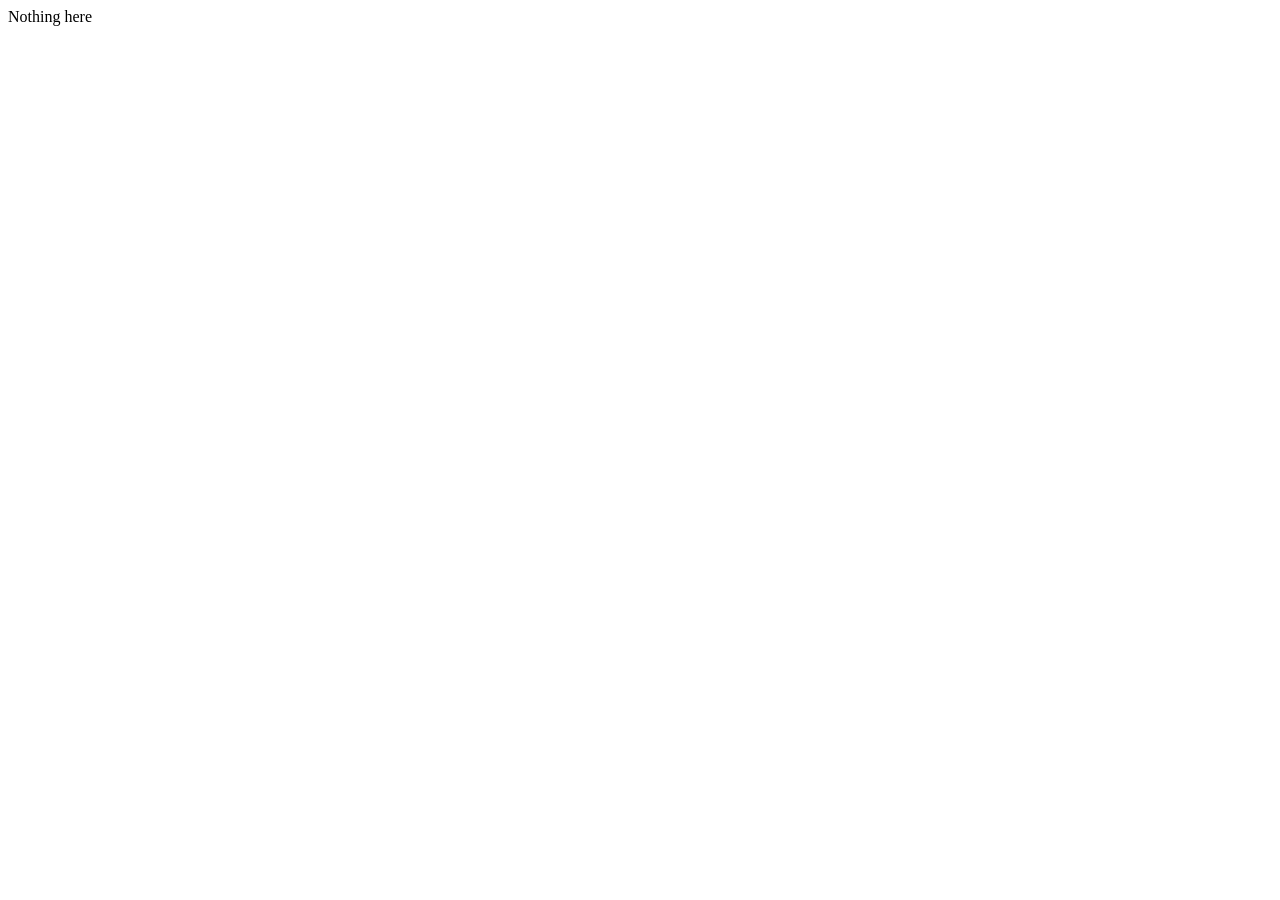
==== index.html @ 3098cecb "my website" ====
<!DOCTYPE html>
<html lang="zh-CN">

<head>
    <meta charset="UTF-8">
    <meta name="viewport" content="width=device-width, initial-scale=1.0">
    <title>小胡的网页</title>
</head>

<body>
    Nothing here
</body>

</html>
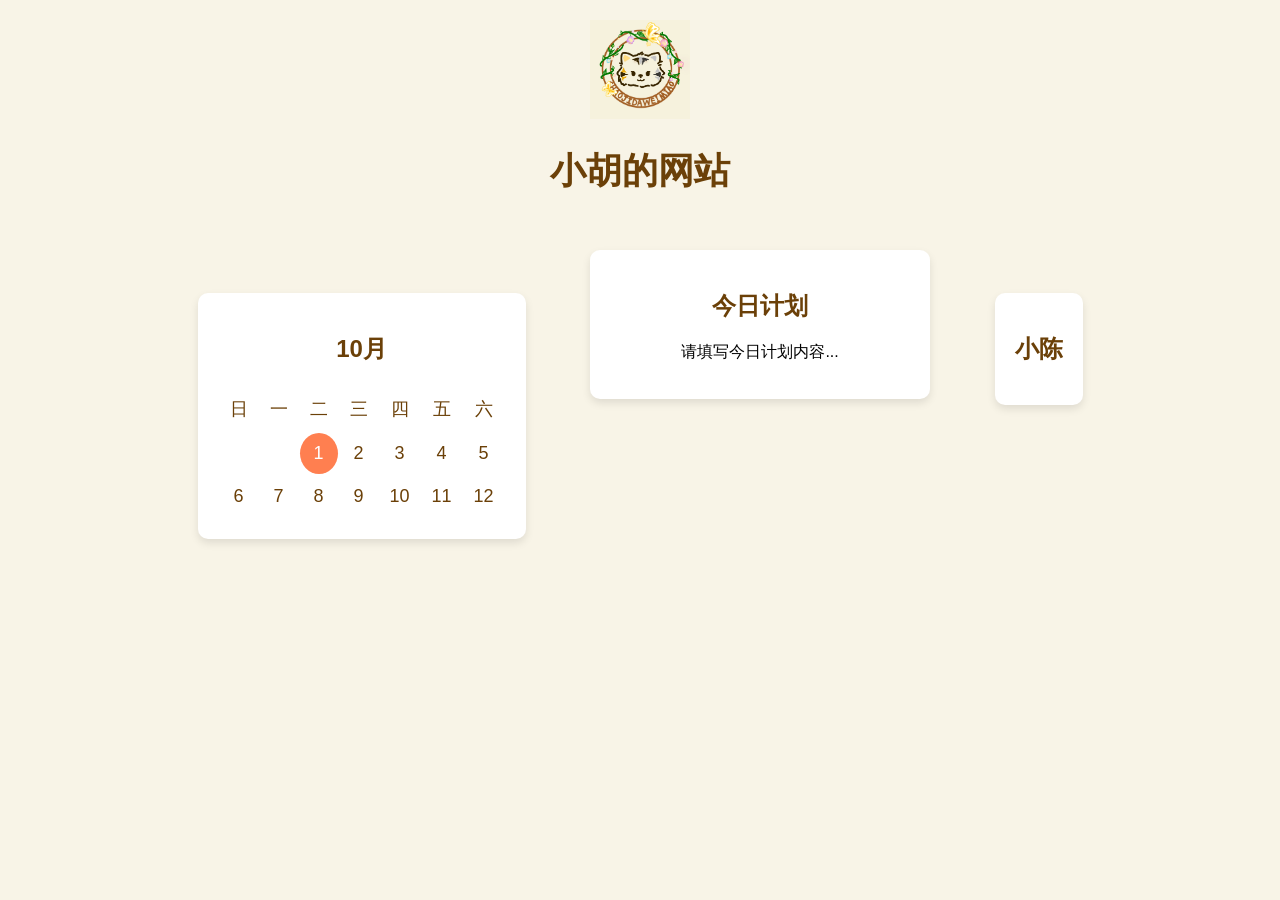
==== commit 42a5c3da: "111" ====
--- a/index.html
+++ b/index.html
@@ -4,11 +4,153 @@
 <head>
     <meta charset="UTF-8">
     <meta name="viewport" content="width=device-width, initial-scale=1.0">
-    <title>小胡的网页</title>
+    <title>小胡的网站</title>
+    <style>
+        body {
+            background-color: #f8f4e7;
+            font-family: Arial, sans-serif;
+        }
+
+        .container {
+            max-width: 1200px;
+            margin: 0 auto;
+            text-align: center;
+        }
+
+        /* 标题区域 */
+        .logo {
+            margin-top: 20px;
+        }
+
+        .logo img {
+            width: 100px;
+        }
+
+        .title {
+            font-size: 36px;
+            color: #6b4008;
+            font-weight: bold;
+        }
+
+        /* 日历区域 */
+        .calendar {
+            display: inline-block;
+            margin: 30px;
+            padding: 20px;
+            background-color: white;
+            border-radius: 10px;
+            box-shadow: 0 4px 8px rgba(0, 0, 0, 0.1);
+        }
+
+        .calendar h2 {
+            font-size: 24px;
+            color: #6b4008;
+        }
+
+        .calendar table {
+            width: 100%;
+            font-size: 18px;
+            color: #6b4008;
+        }
+
+        .calendar td {
+            padding: 10px;
+            text-align: center;
+        }
+
+        .calendar .current-day {
+            background-color: #ff7f50;
+            color: white;
+            border-radius: 50%;
+        }
+
+        /* 今日计划区域 */
+        .today-plan {
+            display: inline-block;
+            width: 300px;
+            margin: 30px;
+            padding: 20px;
+            background-color: white;
+            border-radius: 10px;
+            box-shadow: 0 4px 8px rgba(0, 0, 0, 0.1);
+        }
+
+        .today-plan h2 {
+            font-size: 24px;
+            color: #6b4008;
+        }
+
+        /* 用户区域 */
+        .user-info {
+            display: inline-block;
+            padding: 20px;
+            margin: 30px;
+            background-color: white;
+            border-radius: 10px;
+            box-shadow: 0 4px 8px rgba(0, 0, 0, 0.1);
+        }
+
+        .user-info h2 {
+            font-size: 24px;
+            color: #6b4008;
+        }
+    </style>
 </head>
 
 <body>
-    Nothing here
+    <div class="container">
+        <!-- Logo 和标题 -->
+        <div class="logo">
+            <img src="logo.png" alt="小胡的logo">
+        </div>
+        <h1 class="title">小胡的网站</h1>
+
+        <!-- 日历 -->
+        <div class="calendar">
+            <h2>10月</h2>
+            <table>
+                <tr>
+                    <td>日</td>
+                    <td>一</td>
+                    <td>二</td>
+                    <td>三</td>
+                    <td>四</td>
+                    <td>五</td>
+                    <td>六</td>
+                </tr>
+                <tr>
+                    <td></td>
+                    <td></td>
+                    <td class="current-day">1</td>
+                    <td>2</td>
+                    <td>3</td>
+                    <td>4</td>
+                    <td>5</td>
+                </tr>
+                <tr>
+                    <td>6</td>
+                    <td>7</td>
+                    <td>8</td>
+                    <td>9</td>
+                    <td>10</td>
+                    <td>11</td>
+                    <td>12</td>
+                </tr>
+                <!-- 可以继续添加更多日期 -->
+            </table>
+        </div>
+
+        <!-- 今日计划 -->
+        <div class="today-plan">
+            <h2>今日计划</h2>
+            <p>请填写今日计划内容...</p>
+        </div>
+
+        <!-- 用户信息 -->
+        <div class="user-info">
+            <h2>小陈</h2>
+        </div>
+    </div>
 </body>
 
 </html>
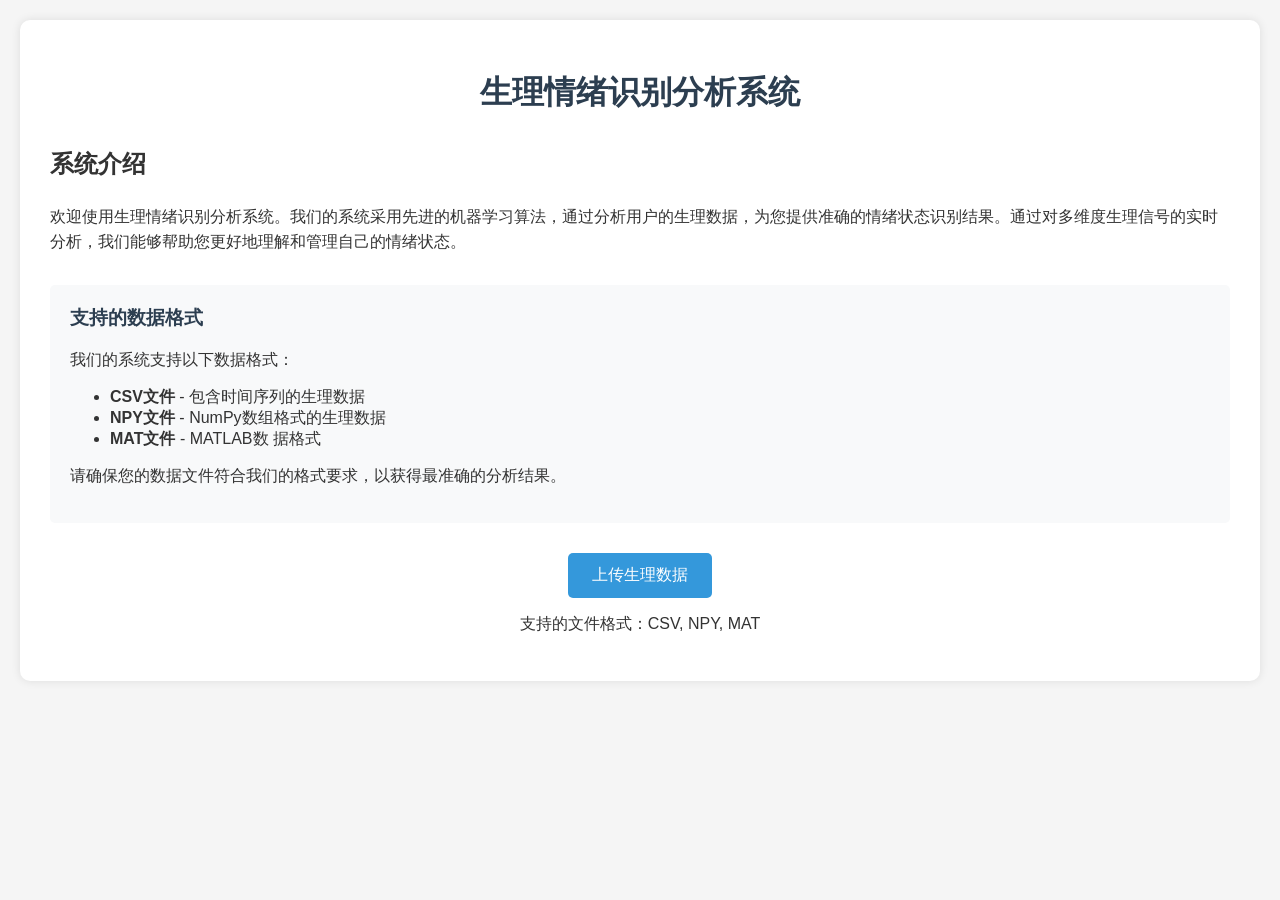
==== commit 46d2ed45: "111 111" ====
--- a/index.html
+++ b/index.html
@@ -1,154 +1,98 @@
 <!DOCTYPE html>
-<html lang="zh-CN">
+<html lang="zh">
 
 <head>
     <meta charset="UTF-8">
     <meta name="viewport" content="width=device-width, initial-scale=1.0">
-    <title>小胡的网站</title>
+    <title>生理情绪识别分析系统</title>
     <style>
         body {
-            background-color: #f8f4e7;
             font-family: Arial, sans-serif;
+            margin: 0;
+            padding: 20px;
+            background-color: #f5f5f5;
+            color: #333;
         }
 
         .container {
             max-width: 1200px;
             margin: 0 auto;
-            text-align: center;
+            background-color: white;
+            padding: 30px;
+            border-radius: 10px;
+            box-shadow: 0 0 10px rgba(0, 0, 0, 0.1);
         }
 
-        /* 标题区域 */
-        .logo {
-            margin-top: 20px;
+        h1 {
+            color: #2c3e50;
+            text-align: center;
+            margin-bottom: 30px;
         }
 
-        .logo img {
-            width: 100px;
+        .intro {
+            line-height: 1.6;
+            margin-bottom: 30px;
         }
 
-        .title {
-            font-size: 36px;
-            color: #6b4008;
-            font-weight: bold;
+        .data-format {
+            background-color: #f8f9fa;
+            padding: 20px;
+            border-radius: 5px;
+            margin-bottom: 30px;
         }
 
-        /* 日历区域 */
-        .calendar {
-            display: inline-block;
-            margin: 30px;
-            padding: 20px;
-            background-color: white;
-            border-radius: 10px;
-            box-shadow: 0 4px 8px rgba(0, 0, 0, 0.1);
+        .data-format h3 {
+            color: #2c3e50;
+            margin-top: 0;
         }
 
-        .calendar h2 {
-            font-size: 24px;
-            color: #6b4008;
+        .upload-section {
+            text-align: center;
+            margin-top: 30px;
         }
 
-        .calendar table {
-            width: 100%;
-            font-size: 18px;
-            color: #6b4008;
+        .upload-btn {
+            background-color: #3498db;
+            color: white;
+            padding: 12px 24px;
+            border: none;
+            border-radius: 5px;
+            cursor: pointer;
+            font-size: 16px;
+            transition: background-color 0.3s;
         }
 
-        .calendar td {
-            padding: 10px;
-            text-align: center;
-        }
-
-        .calendar .current-day {
-            background-color: #ff7f50;
-            color: white;
-            border-radius: 50%;
-        }
-
-        /* 今日计划区域 */
-        .today-plan {
-            display: inline-block;
-            width: 300px;
-            margin: 30px;
-            padding: 20px;
-            background-color: white;
-            border-radius: 10px;
-            box-shadow: 0 4px 8px rgba(0, 0, 0, 0.1);
-        }
-
-        .today-plan h2 {
-            font-size: 24px;
-            color: #6b4008;
-        }
-
-        /* 用户区域 */
-        .user-info {
-            display: inline-block;
-            padding: 20px;
-            margin: 30px;
-            background-color: white;
-            border-radius: 10px;
-            box-shadow: 0 4px 8px rgba(0, 0, 0, 0.1);
-        }
-
-        .user-info h2 {
-            font-size: 24px;
-            color: #6b4008;
+        .upload-btn:hover {
+            background-color: #2980b9;
         }
     </style>
 </head>
 
 <body>
     <div class="container">
-        <!-- Logo 和标题 -->
-        <div class="logo">
-            <img src="logo.png" alt="小胡的logo">
-        </div>
-        <h1 class="title">小胡的网站</h1>
+        <h1>生理情绪识别分析系统</h1>
 
-        <!-- 日历 -->
-        <div class="calendar">
-            <h2>10月</h2>
-            <table>
-                <tr>
-                    <td>日</td>
-                    <td>一</td>
-                    <td>二</td>
-                    <td>三</td>
-                    <td>四</td>
-                    <td>五</td>
-                    <td>六</td>
-                </tr>
-                <tr>
-                    <td></td>
-                    <td></td>
-                    <td class="current-day">1</td>
-                    <td>2</td>
-                    <td>3</td>
-                    <td>4</td>
-                    <td>5</td>
-                </tr>
-                <tr>
-                    <td>6</td>
-                    <td>7</td>
-                    <td>8</td>
-                    <td>9</td>
-                    <td>10</td>
-                    <td>11</td>
-                    <td>12</td>
-                </tr>
-                <!-- 可以继续添加更多日期 -->
-            </table>
+        <div class="intro">
+            <h2>系统介绍</h2>
+            <p>欢迎使用生理情绪识别分析系统。我们的系统采用先进的机器学习算法，通过分析用户的生理数据，为您提供准确的情绪状态识别结果。通过对多维度生理信号的实时分析，我们能够帮助您更好地理解和管理自己的情绪状态。</p>
         </div>
 
-        <!-- 今日计划 -->
-        <div class="today-plan">
-            <h2>今日计划</h2>
-            <p>请填写今日计划内容...</p>
+        <div class="data-format">
+            <h3>支持的数据格式</h3>
+            <p>我们的系统支持以下数据格式：</p>
+            <ul>
+                <li><strong>CSV文件</strong> - 包含时间序列的生理数据</li>
+                <li><strong>NPY文件</strong> - NumPy数组格式的生理数据</li>
+                <li><strong>MAT文件</strong> - MATLAB数 据格式</li>
+            </ul>
+            <p>请确保您的数据文件符合我们的格式要求，以获得最准确的分析结果。</p>
         </div>
 
-        <!-- 用户信息 -->
-        <div class="user-info">
-            <h2>小陈</h2>
+        <div class="upload-section">
+            <button class="upload-btn" onclick="window.location.href='upload.html'">
+                上传生理数据
+            </button>
+            <p>支持的文件格式：CSV, NPY, MAT</p>
         </div>
     </div>
 </body>
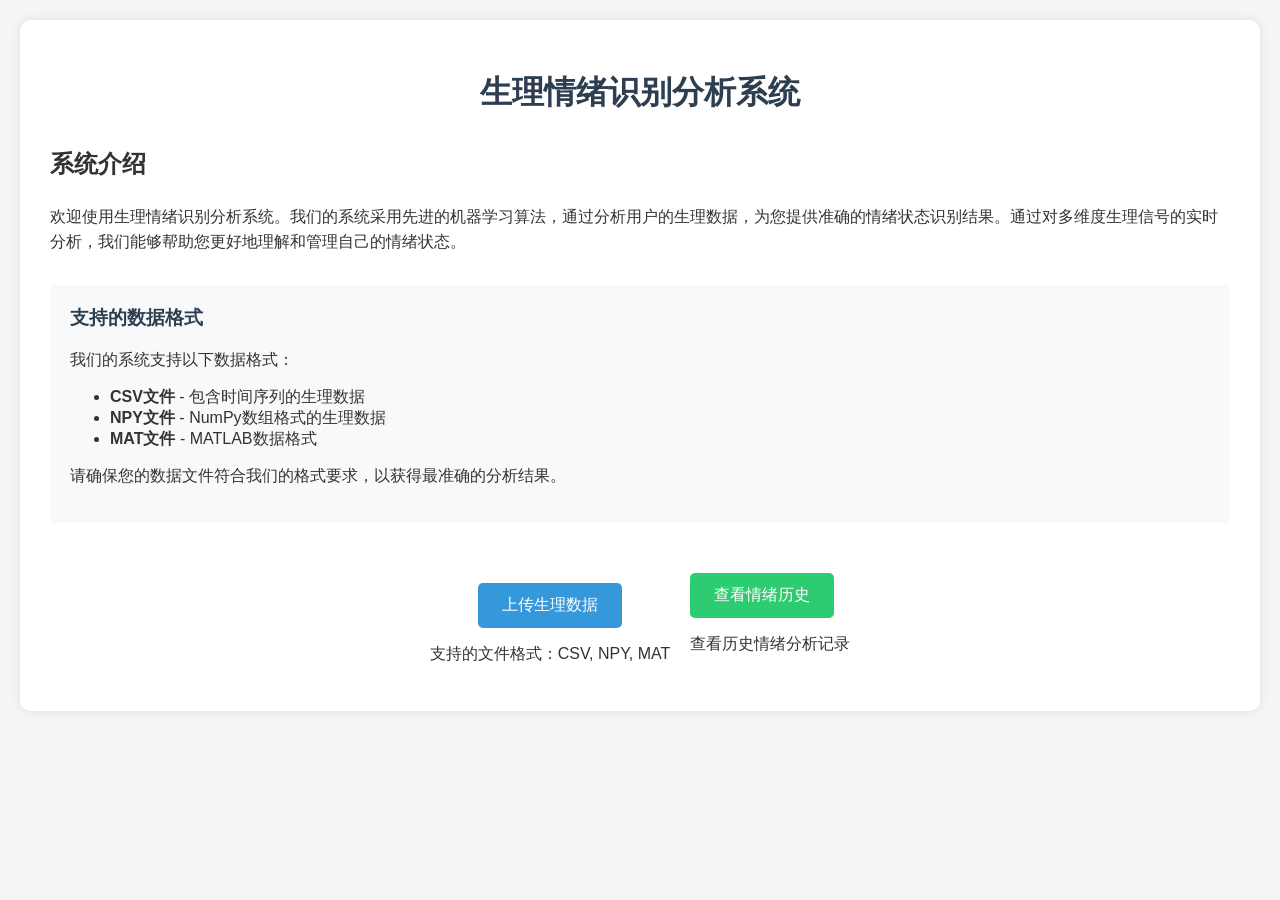
==== commit 3722ec02: "111" ====
--- a/index.html
+++ b/index.html
@@ -65,6 +65,29 @@
         .upload-btn:hover {
             background-color: #2980b9;
         }
+
+        .history-btn {
+            background-color: #2ecc71;
+            color: white;
+            padding: 12px 24px;
+            border: none;
+            border-radius: 5px;
+            cursor: pointer;
+            font-size: 16px;
+            margin-top: 20px;
+            transition: background-color 0.3s;
+        }
+
+        .history-btn:hover {
+            background-color: #27ae60;
+        }
+
+        .button-group {
+            display: flex;
+            justify-content: center;
+            gap: 20px;
+            margin-top: 30px;
+        }
     </style>
 </head>
 
@@ -83,16 +106,25 @@
             <ul>
                 <li><strong>CSV文件</strong> - 包含时间序列的生理数据</li>
                 <li><strong>NPY文件</strong> - NumPy数组格式的生理数据</li>
-                <li><strong>MAT文件</strong> - MATLAB数 据格式</li>
+                <li><strong>MAT文件</strong> - MATLAB数据格式</li>
             </ul>
             <p>请确保您的数据文件符合我们的格式要求，以获得最准确的分析结果。</p>
         </div>
 
-        <div class="upload-section">
-            <button class="upload-btn" onclick="window.location.href='upload.html'">
-                上传生理数据
-            </button>
-            <p>支持的文件格式：CSV, NPY, MAT</p>
+        <div class="button-group">
+            <div class="upload-section">
+                <button class="upload-btn" onclick="window.location.href='upload.html'">
+                    上传生理数据
+                </button>
+                <p>支持的文件格式：CSV, NPY, MAT</p>
+            </div>
+
+            <div class="history-section">
+                <button class="history-btn" onclick="window.location.href='emotion_history.html'">
+                    查看情绪历史
+                </button>
+                <p>查看历史情绪分析记录</p>
+            </div>
         </div>
     </div>
 </body>
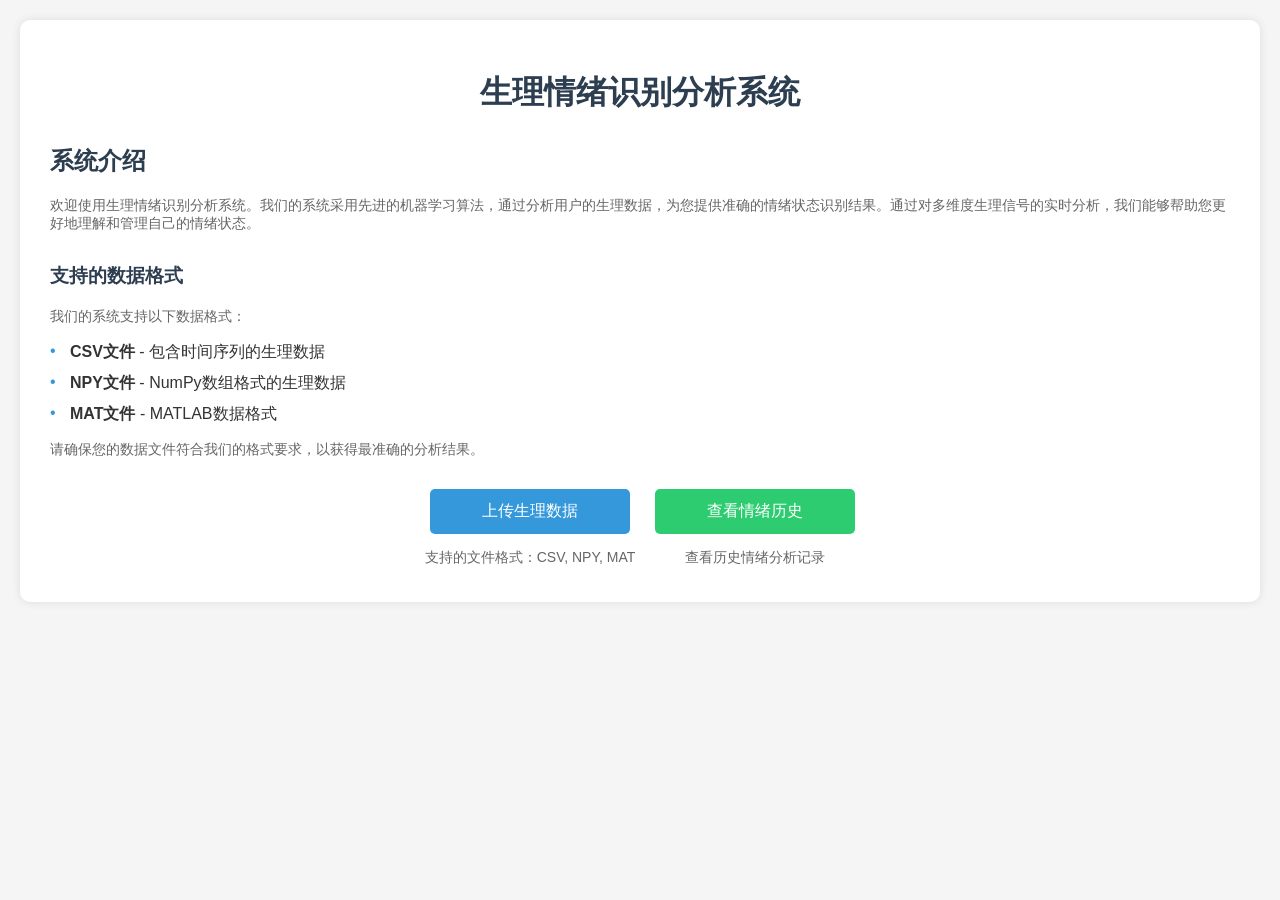
==== commit cd6081dd: "123" ====
--- a/index.html
+++ b/index.html
@@ -29,37 +29,62 @@
             margin-bottom: 30px;
         }
 
-        .intro {
-            line-height: 1.6;
+        h2,
+        h3 {
+            color: #2c3e50;
+            margin-top: 20px;
+        }
+
+        .intro,
+        .data-format {
             margin-bottom: 30px;
         }
 
-        .data-format {
-            background-color: #f8f9fa;
-            padding: 20px;
-            border-radius: 5px;
-            margin-bottom: 30px;
+        ul {
+            list-style-type: none;
+            padding: 0;
         }
 
-        .data-format h3 {
-            color: #2c3e50;
-            margin-top: 0;
+        li {
+            margin: 10px 0;
+            padding-left: 20px;
+            position: relative;
         }
 
-        .upload-section {
-            text-align: center;
+        li:before {
+            content: "•";
+            position: absolute;
+            left: 0;
+            color: #3498db;
+        }
+
+        .button-group {
+            display: flex;
+            justify-content: center;
+            gap: 20px;
             margin-top: 30px;
         }
 
-        .upload-btn {
-            background-color: #3498db;
-            color: white;
+        .upload-section,
+        .history-section {
+            text-align: center;
+        }
+
+        .upload-btn,
+        .history-btn {
             padding: 12px 24px;
             border: none;
             border-radius: 5px;
             cursor: pointer;
             font-size: 16px;
             transition: background-color 0.3s;
+            margin-bottom: 10px;
+            width: 200px;
+        }
+
+        .upload-btn {
+            background-color: #3498db;
+            color: white;
         }
 
         .upload-btn:hover {
@@ -69,24 +94,16 @@
         .history-btn {
             background-color: #2ecc71;
             color: white;
-            padding: 12px 24px;
-            border: none;
-            border-radius: 5px;
-            cursor: pointer;
-            font-size: 16px;
-            margin-top: 20px;
-            transition: background-color 0.3s;
         }
 
         .history-btn:hover {
             background-color: #27ae60;
         }
 
-        .button-group {
-            display: flex;
-            justify-content: center;
-            gap: 20px;
-            margin-top: 30px;
+        p {
+            color: #666;
+            font-size: 14px;
+            margin: 5px 0;
         }
     </style>
 </head>
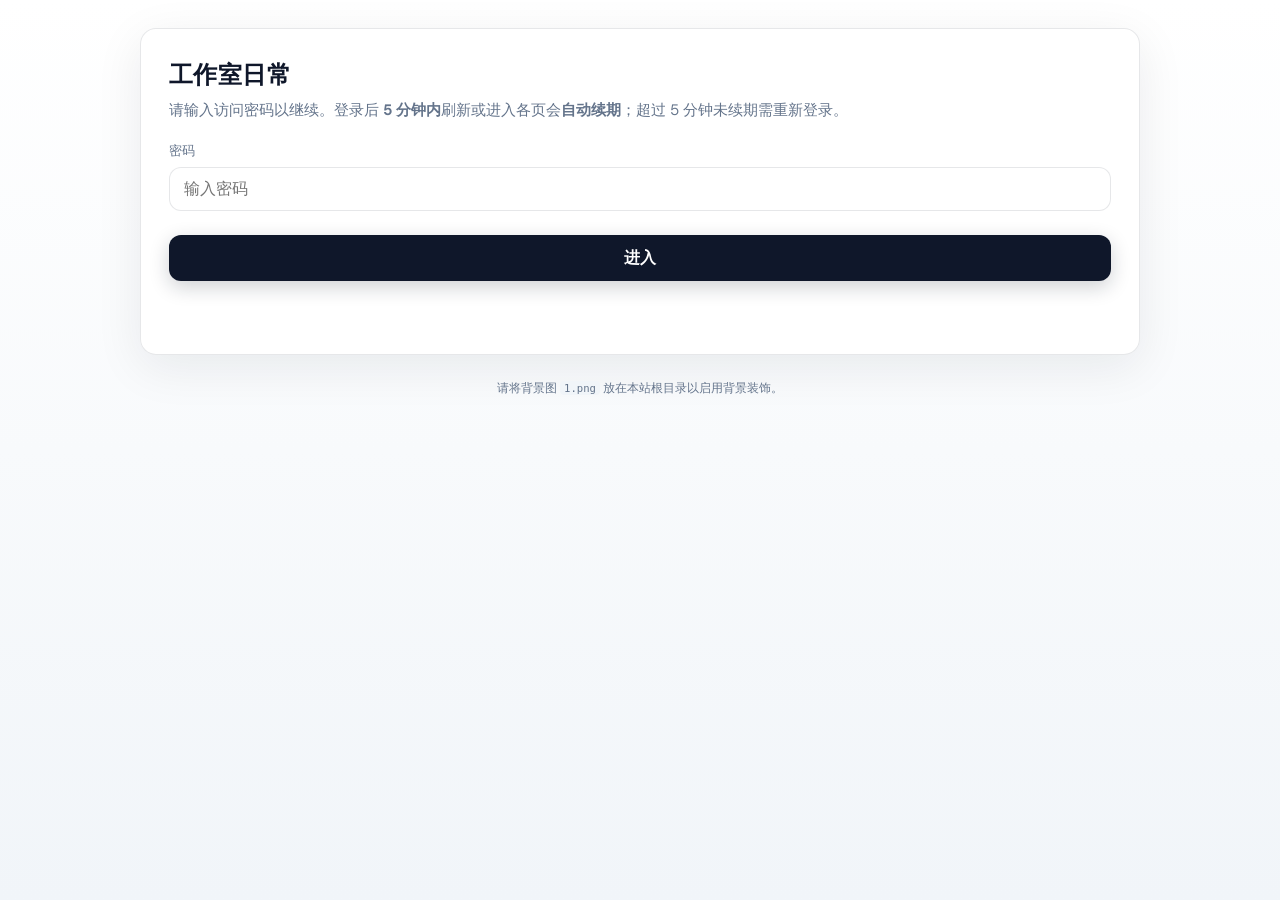
==== commit 65a43c2a: "1.0 1.0" ====
--- a/index.html
+++ b/index.html
@@ -1,149 +1,74 @@
 <!DOCTYPE html>
-<html lang="zh">
+<html lang="zh-CN">
+  <head>
+    <meta charset="UTF-8" />
+    <meta name="viewport" content="width=device-width, initial-scale=1" />
+    <title>工作室 — 进入</title>
+    <link rel="preconnect" href="https://fonts.googleapis.com" />
+    <link rel="preconnect" href="https://fonts.gstatic.com" crossorigin />
+    <link
+      href="https://fonts.googleapis.com/css2?family=DM+Sans:ital,opsz,wght@0,9..40,400;0,9..40,500;0,9..40,600;0,9..40,700&display=swap"
+      rel="stylesheet"
+    />
+    <link rel="stylesheet" href="css/main.css" />
+  </head>
+  <body>
+    <div class="page-bg" id="pageBg"></div>
+    <div class="wrap">
+      <div class="card">
+        <div class="card-inner">
+          <h1>工作室日常</h1>
+          <p class="sub">请输入访问密码以继续。登录后 <strong>5 分钟内</strong>刷新或进入各页会<strong>自动续期</strong>；超过 5 分钟未续期需重新登录。</p>
+          <form id="loginForm" autocomplete="off">
+            <label for="pwd">密码</label>
+            <input
+              id="pwd"
+              type="password"
+              name="password"
+              placeholder="输入密码"
+              required
+            />
+            <div class="mt-2">
+              <button type="submit" class="btn btn-primary" style="width: 100%">
+                进入
+              </button>
+            </div>
+            <p class="err" id="errMsg" aria-live="polite"></p>
+          </form>
+        </div>
+      </div>
+      <p class="footer-note">请将背景图 <code>1.png</code> 放在本站根目录以启用背景装饰。</p>
+    </div>
+    <script src="js/storage.js"></script>
+    <script>
+      (function () {
+        var img = new Image();
+        img.onload = function () {
+          document.getElementById("pageBg").classList.remove("no-img");
+        };
+        img.onerror = function () {
+          document.getElementById("pageBg").classList.add("no-img");
+        };
+        img.src = "1.png";
 
-<head>
-    <meta charset="UTF-8">
-    <meta name="viewport" content="width=device-width, initial-scale=1.0">
-    <title>生理情绪识别分析系统</title>
-    <style>
-        body {
-            font-family: Arial, sans-serif;
-            margin: 0;
-            padding: 20px;
-            background-color: #f5f5f5;
-            color: #333;
+        if (StudioStore.checkAuth()) {
+          StudioStore.touchAuth();
+          window.location.href = "select.html";
+          return;
         }
 
-        .container {
-            max-width: 1200px;
-            margin: 0 auto;
-            background-color: white;
-            padding: 30px;
-            border-radius: 10px;
-            box-shadow: 0 0 10px rgba(0, 0, 0, 0.1);
-        }
-
-        h1 {
-            color: #2c3e50;
-            text-align: center;
-            margin-bottom: 30px;
-        }
-
-        h2,
-        h3 {
-            color: #2c3e50;
-            margin-top: 20px;
-        }
-
-        .intro,
-        .data-format {
-            margin-bottom: 30px;
-        }
-
-        ul {
-            list-style-type: none;
-            padding: 0;
-        }
-
-        li {
-            margin: 10px 0;
-            padding-left: 20px;
-            position: relative;
-        }
-
-        li:before {
-            content: "•";
-            position: absolute;
-            left: 0;
-            color: #3498db;
-        }
-
-        .button-group {
-            display: flex;
-            justify-content: center;
-            gap: 20px;
-            margin-top: 30px;
-        }
-
-        .upload-section,
-        .history-section {
-            text-align: center;
-        }
-
-        .upload-btn,
-        .history-btn {
-            padding: 12px 24px;
-            border: none;
-            border-radius: 5px;
-            cursor: pointer;
-            font-size: 16px;
-            transition: background-color 0.3s;
-            margin-bottom: 10px;
-            width: 200px;
-        }
-
-        .upload-btn {
-            background-color: #3498db;
-            color: white;
-        }
-
-        .upload-btn:hover {
-            background-color: #2980b9;
-        }
-
-        .history-btn {
-            background-color: #2ecc71;
-            color: white;
-        }
-
-        .history-btn:hover {
-            background-color: #27ae60;
-        }
-
-        p {
-            color: #666;
-            font-size: 14px;
-            margin: 5px 0;
-        }
-    </style>
-</head>
-
-<body>
-    <div class="container">
-        <h1>生理情绪识别分析系统</h1>
-
-        <div class="intro">
-            <h2>系统介绍</h2>
-            <p>欢迎使用生理情绪识别分析系统。我们的系统采用先进的机器学习算法，通过分析用户的生理数据，为您提供准确的情绪状态识别结果。通过对多维度生理信号的实时分析，我们能够帮助您更好地理解和管理自己的情绪状态。</p>
-        </div>
-
-        <div class="data-format">
-            <h3>支持的数据格式</h3>
-            <p>我们的系统支持以下数据格式：</p>
-            <ul>
-                <li><strong>CSV文件</strong> - 包含时间序列的生理数据</li>
-                <li><strong>NPY文件</strong> - NumPy数组格式的生理数据</li>
-                <li><strong>MAT文件</strong> - MATLAB数据格式</li>
-            </ul>
-            <p>请确保您的数据文件符合我们的格式要求，以获得最准确的分析结果。</p>
-        </div>
-
-        <div class="button-group">
-            <div class="upload-section">
-                <button class="upload-btn" onclick="window.location.href='upload.html'">
-                    上传生理数据
-                </button>
-                <p>支持的文件格式：CSV, NPY, MAT</p>
-            </div>
-
-            <div class="history-section">
-                <button class="history-btn" onclick="window.location.href='emotion_history.html'">
-                    查看情绪历史
-                </button>
-                <p>查看历史情绪分析记录</p>
-            </div>
-        </div>
-    </div>
-</body>
-
-</html>+        document.getElementById("loginForm").addEventListener("submit", function (e) {
+          e.preventDefault();
+          var input = document.getElementById("pwd").value;
+          var err = document.getElementById("errMsg");
+          if (StudioStore.verifyPassword(input)) {
+            StudioStore.setAuth();
+            window.location.href = "select.html";
+          } else {
+            err.textContent = "密码错误，请重试。";
+          }
+        });
+      })();
+    </script>
+  </body>
+</html>
--- a/css/main.css
+++ b/css/main.css
@@ -0,0 +1,855 @@
+/* 工作室日常 — 白色系 + 背景图；H 红 / W 蓝 */
+:root {
+  --bg-page: #f5f7fb;
+  --bg-card: rgba(255, 255, 255, 0.92);
+  --border: rgba(15, 23, 42, 0.1);
+  --text: #0f172a;
+  --muted: #64748b;
+  --accent: #0f172a;
+  --radius: 16px;
+  --font: "DM Sans", "Segoe UI", "PingFang SC", "Microsoft YaHei", sans-serif;
+  --h-primary: #c41e3a;
+  --h-soft: rgba(196, 30, 58, 0.1);
+  --w-primary: #1e5bb8;
+  --w-soft: rgba(30, 91, 184, 0.1);
+  --ok: #0d9488;
+  --warn: #d97706;
+}
+
+*,
+*::before,
+*::after {
+  box-sizing: border-box;
+}
+
+html {
+  height: 100%;
+}
+
+body {
+  margin: 0;
+  min-height: 100%;
+  font-family: var(--font);
+  color: var(--text);
+  background: var(--bg-page);
+  line-height: 1.5;
+}
+
+/* 背景图：根目录 1.png */
+.page-bg {
+  position: fixed;
+  inset: 0;
+  z-index: -2;
+  background: linear-gradient(180deg, #ffffff 0%, #f1f5f9 100%);
+}
+
+.page-bg::before {
+  content: "";
+  position: absolute;
+  inset: 0;
+  background: url("../1.png") center / cover no-repeat;
+  opacity: 0.35;
+}
+
+.page-bg.no-img::before {
+  display: none;
+}
+
+/* H / W 浅色罩层 */
+body.theme-h .page-bg::after {
+  content: "";
+  position: absolute;
+  inset: 0;
+  background: linear-gradient(
+    135deg,
+    rgba(255, 240, 242, 0.92) 0%,
+    rgba(255, 255, 255, 0.55) 50%,
+    rgba(255, 255, 255, 0.75) 100%
+  );
+  pointer-events: none;
+}
+
+body.theme-w .page-bg::after {
+  content: "";
+  position: absolute;
+  inset: 0;
+  background: linear-gradient(
+    135deg,
+    rgba(235, 245, 255, 0.92) 0%,
+    rgba(255, 255, 255, 0.55) 50%,
+    rgba(255, 255, 255, 0.75) 100%
+  );
+  pointer-events: none;
+}
+
+.wrap {
+  max-width: 1040px;
+  margin: 0 auto;
+  padding: 1.75rem 1.25rem 2.5rem;
+}
+
+.card {
+  background: var(--bg-card);
+  border: 1px solid var(--border);
+  border-radius: var(--radius);
+  box-shadow: 0 12px 48px rgba(15, 23, 42, 0.08);
+}
+
+.card-inner {
+  padding: 1.75rem;
+}
+
+@media (max-width: 540px) {
+  .card-inner {
+    padding: 1.25rem;
+  }
+}
+
+h1 {
+  font-size: 1.5rem;
+  font-weight: 600;
+  letter-spacing: 0.02em;
+  margin: 0 0 0.35rem;
+}
+
+h2,
+h3 {
+  font-weight: 600;
+}
+
+.sub {
+  color: var(--muted);
+  font-size: 0.95rem;
+  margin: 0 0 1.25rem;
+}
+
+label {
+  display: block;
+  font-size: 0.82rem;
+  color: var(--muted);
+  margin-bottom: 0.4rem;
+}
+
+input[type="password"],
+input[type="text"] {
+  width: 100%;
+  padding: 0.75rem 0.9rem;
+  font-size: 1rem;
+  border-radius: 12px;
+  border: 1px solid var(--border);
+  background: #fff;
+  color: var(--text);
+  outline: none;
+  transition: border-color 0.2s, box-shadow 0.2s;
+}
+
+input:focus {
+  border-color: rgba(15, 23, 42, 0.25);
+  box-shadow: 0 0 0 3px rgba(15, 23, 42, 0.06);
+}
+
+body.theme-h input:focus {
+  border-color: rgba(196, 30, 58, 0.35);
+  box-shadow: 0 0 0 3px var(--h-soft);
+}
+
+body.theme-w input:focus {
+  border-color: rgba(30, 91, 184, 0.35);
+  box-shadow: 0 0 0 3px var(--w-soft);
+}
+
+.btn {
+  display: inline-flex;
+  align-items: center;
+  justify-content: center;
+  gap: 0.45rem;
+  padding: 0.75rem 1.2rem;
+  font-size: 0.98rem;
+  font-weight: 600;
+  font-family: inherit;
+  border: none;
+  border-radius: 12px;
+  cursor: pointer;
+  transition: transform 0.15s, box-shadow 0.2s, opacity 0.2s;
+}
+
+.btn:active {
+  transform: scale(0.98);
+}
+
+.btn-primary {
+  background: #0f172a;
+  color: #fff;
+  box-shadow: 0 6px 20px rgba(15, 23, 42, 0.2);
+}
+
+.btn-primary:hover {
+  box-shadow: 0 10px 28px rgba(15, 23, 42, 0.25);
+}
+
+body.theme-h .btn-primary {
+  background: linear-gradient(135deg, #e11d48 0%, #9f1239 100%);
+  box-shadow: 0 6px 20px rgba(196, 30, 58, 0.35);
+}
+
+body.theme-w .btn-primary {
+  background: linear-gradient(135deg, #2563eb 0%, #1e40af 100%);
+  box-shadow: 0 6px 20px rgba(37, 99, 235, 0.35);
+}
+
+.btn-ghost {
+  background: #fff;
+  color: var(--text);
+  border: 1px solid var(--border);
+}
+
+.btn-ghost:hover {
+  background: #f8fafc;
+}
+
+/* 选择页：H 红、W 蓝 */
+.btn-h {
+  background: linear-gradient(135deg, #f43f5e 0%, #be123c 100%);
+  color: #fff;
+  box-shadow: 0 8px 28px rgba(244, 63, 94, 0.35);
+  min-height: 112px;
+  font-size: 2rem;
+  letter-spacing: 0.15em;
+}
+
+.btn-w {
+  background: linear-gradient(135deg, #3b82f6 0%, #1d4ed8 100%);
+  color: #fff;
+  box-shadow: 0 8px 28px rgba(59, 130, 246, 0.35);
+  min-height: 112px;
+  font-size: 2rem;
+  letter-spacing: 0.15em;
+}
+
+.flex {
+  display: flex;
+  gap: 1rem;
+  flex-wrap: wrap;
+}
+
+.flex-1 {
+  flex: 1;
+  min-width: 140px;
+}
+
+.mt-1 {
+  margin-top: 1rem;
+}
+
+.mt-2 {
+  margin-top: 1.5rem;
+}
+
+.err {
+  color: #dc2626;
+  font-size: 0.9rem;
+  margin-top: 0.65rem;
+  min-height: 1.35em;
+}
+
+/* 仪表盘 */
+.topbar {
+  display: flex;
+  align-items: flex-start;
+  justify-content: space-between;
+  gap: 1rem;
+  flex-wrap: wrap;
+  margin-bottom: 1.25rem;
+}
+
+.badge {
+  display: inline-flex;
+  align-items: center;
+  gap: 0.4rem;
+  padding: 0.3rem 0.75rem;
+  border-radius: 999px;
+  font-size: 0.82rem;
+  font-weight: 600;
+  border: 1px solid var(--border);
+}
+
+.badge.h {
+  color: #be123c;
+  background: var(--h-soft);
+  border-color: rgba(196, 30, 58, 0.2);
+}
+
+.badge.w {
+  color: #1d4ed8;
+  background: var(--w-soft);
+  border-color: rgba(30, 91, 184, 0.2);
+}
+
+/* 主区：左日历 + 右打卡 */
+.dashboard-main {
+  display: grid;
+  grid-template-columns: minmax(220px, 280px) 1fr;
+  gap: 1.25rem;
+  align-items: start;
+}
+
+@media (max-width: 820px) {
+  .dashboard-main {
+    grid-template-columns: 1fr;
+  }
+}
+
+.cal-mini {
+  border: 1px solid var(--border);
+  border-radius: 14px;
+  padding: 0.85rem;
+  background: #fff;
+}
+
+.calendar-head {
+  display: flex;
+  align-items: center;
+  justify-content: space-between;
+  margin-bottom: 0.5rem;
+}
+
+.calendar-head h2 {
+  margin: 0;
+  font-size: 0.95rem;
+  font-weight: 600;
+}
+
+.cal-nav button {
+  width: 32px;
+  height: 32px;
+  border-radius: 8px;
+  border: 1px solid var(--border);
+  background: #fff;
+  color: var(--text);
+  cursor: pointer;
+  font-size: 1rem;
+  line-height: 1;
+}
+
+.cal-nav button:hover {
+  background: #f8fafc;
+}
+
+.cal-grid {
+  display: grid;
+  grid-template-columns: repeat(7, 1fr);
+  gap: 4px;
+  text-align: center;
+  font-size: 0.68rem;
+}
+
+.cal-dow {
+  color: var(--muted);
+  padding: 0.2rem 0;
+  font-weight: 500;
+}
+
+.cal-cell {
+  aspect-ratio: 1;
+  max-height: 34px;
+  display: flex;
+  align-items: center;
+  justify-content: center;
+  border-radius: 8px;
+  border: 1px solid transparent;
+  font-size: 0.78rem;
+  position: relative;
+}
+
+.cal-cell.muted {
+  color: var(--muted);
+  opacity: 0.45;
+}
+
+.cal-cell.today {
+  border-color: rgba(15, 23, 42, 0.2);
+  background: #f1f5f9;
+}
+
+body.theme-h .cal-cell.today {
+  border-color: rgba(196, 30, 58, 0.35);
+  background: var(--h-soft);
+}
+
+body.theme-w .cal-cell.today {
+  border-color: rgba(30, 91, 184, 0.35);
+  background: var(--w-soft);
+}
+
+.cal-cell.has-work::after {
+  content: "";
+  position: absolute;
+  bottom: 3px;
+  width: 5px;
+  height: 5px;
+  border-radius: 50%;
+  background: var(--ok);
+}
+
+.year-progress {
+  margin-top: 0.85rem;
+  padding-top: 0.85rem;
+  border-top: 1px solid var(--border);
+}
+
+.year-progress-head {
+  display: flex;
+  align-items: center;
+  justify-content: space-between;
+  margin-bottom: 0.45rem;
+}
+
+.year-progress-label {
+  font-size: 0.78rem;
+  font-weight: 600;
+  color: var(--text);
+}
+
+.year-progress-pct {
+  font-size: 0.85rem;
+  font-weight: 700;
+  font-variant-numeric: tabular-nums;
+}
+
+body.theme-h .year-progress-pct {
+  color: var(--h-primary);
+}
+
+body.theme-w .year-progress-pct {
+  color: var(--w-primary);
+}
+
+.year-progress-bar {
+  height: 8px;
+  border-radius: 999px;
+  background: #e2e8f0;
+  overflow: hidden;
+}
+
+.year-progress-fill {
+  height: 100%;
+  width: 0%;
+  border-radius: 999px;
+  background: linear-gradient(90deg, #94a3b8, #475569);
+  transition: width 0.35s ease;
+}
+
+body.theme-h .year-progress-fill {
+  background: linear-gradient(90deg, #fb7185, #be123c);
+}
+
+body.theme-w .year-progress-fill {
+  background: linear-gradient(90deg, #60a5fa, #1d4ed8);
+}
+
+.year-progress-note {
+  margin: 0.4rem 0 0;
+  font-size: 0.72rem;
+  color: var(--muted);
+}
+
+.report-sidebar-btn {
+  display: block;
+  width: 100%;
+  margin-top: 0.75rem;
+  text-align: center;
+  box-sizing: border-box;
+  font-size: 0.85rem;
+  padding: 0.55rem 0.75rem;
+  text-decoration: none !important;
+}
+
+.weekday-panel {
+  margin-bottom: 0.75rem;
+}
+
+.weekday-view {
+  display: flex;
+  flex-wrap: wrap;
+  align-items: center;
+  gap: 0.5rem 0.75rem;
+}
+
+.weekday-view .label {
+  width: 100%;
+  margin-bottom: 0;
+}
+
+.weekday-summary {
+  margin: 0;
+  flex: 1;
+  min-width: 0;
+  font-size: 0.88rem;
+  color: var(--text);
+  line-height: 1.45;
+}
+
+.btn-week-edit {
+  font-size: 0.82rem !important;
+  padding: 0.4rem 0.75rem !important;
+  flex-shrink: 0;
+}
+
+.weekday-editor .weekday-row {
+  margin-bottom: 0.35rem;
+}
+
+.weekday-edit-actions {
+  display: flex;
+  flex-wrap: wrap;
+  gap: 0.5rem;
+  margin-top: 0.5rem;
+}
+
+.weekday-edit-actions .btn {
+  font-size: 0.88rem;
+  padding: 0.55rem 1rem;
+}
+
+.punch-column {
+  border: 1px solid var(--border);
+  border-radius: 14px;
+  padding: 1rem 1.1rem;
+  background: #fff;
+}
+
+.rule-box {
+  font-size: 0.8rem;
+  color: var(--muted);
+  background: #f8fafc;
+  border: 1px solid var(--border);
+  border-radius: 12px;
+  padding: 0.65rem 0.75rem;
+  margin-bottom: 1rem;
+  line-height: 1.55;
+}
+
+.weekday-row {
+  display: flex;
+  flex-wrap: wrap;
+  gap: 0.45rem;
+  align-items: center;
+  margin-bottom: 0.75rem;
+}
+
+.weekday-row span.label {
+  font-size: 0.82rem;
+  font-weight: 600;
+  width: 100%;
+}
+
+.weekday-row label.chk {
+  display: inline-flex;
+  align-items: center;
+  gap: 0.35rem;
+  font-size: 0.8rem;
+  cursor: pointer;
+  user-select: none;
+  padding: 0.35rem 0.5rem;
+  border-radius: 8px;
+  border: 1px solid var(--border);
+  background: #fff;
+}
+
+.weekday-row input {
+  margin: 0;
+}
+
+.weekday-hint {
+  font-size: 0.78rem;
+  color: var(--warn);
+  min-height: 1.2em;
+}
+
+.punch-split {
+  display: grid;
+  grid-template-columns: 1fr 1fr;
+  gap: 0.85rem;
+}
+
+@media (max-width: 520px) {
+  .punch-split {
+    grid-template-columns: 1fr;
+  }
+}
+
+.punch-card {
+  border-radius: 14px;
+  padding: 1rem;
+  border: 1px solid var(--border);
+  text-align: center;
+}
+
+body.theme-h .punch-card--in {
+  background: linear-gradient(180deg, #fff1f2 0%, #fff 100%);
+  border-color: rgba(196, 30, 58, 0.2);
+}
+
+body.theme-h .punch-card--out {
+  background: linear-gradient(180deg, #fff 0%, #fff1f2 100%);
+  border-color: rgba(196, 30, 58, 0.2);
+}
+
+body.theme-w .punch-card--in {
+  background: linear-gradient(180deg, #eff6ff 0%, #fff 100%);
+  border-color: rgba(30, 91, 184, 0.2);
+}
+
+body.theme-w .punch-card--out {
+  background: linear-gradient(180deg, #fff 0%, #eff6ff 100%);
+  border-color: rgba(30, 91, 184, 0.2);
+}
+
+.punch-card h4 {
+  margin: 0 0 0.35rem;
+  font-size: 1rem;
+}
+
+.punch-card p.hint {
+  margin: 0 0 0.75rem;
+  font-size: 0.78rem;
+  color: var(--muted);
+}
+
+.punch-card .time-display {
+  font-size: 0.85rem;
+  font-variant-numeric: tabular-nums;
+  color: var(--text);
+  min-height: 1.4em;
+  margin-bottom: 0.65rem;
+}
+
+.btn-punch-in {
+  width: 100%;
+  padding: 0.85rem;
+  font-size: 1rem;
+  border-radius: 12px;
+  border: none;
+  cursor: pointer;
+  font-weight: 700;
+  color: #fff;
+}
+
+body.theme-h .btn-punch-in {
+  background: linear-gradient(135deg, #fb7185 0%, #e11d48 100%);
+  box-shadow: 0 6px 18px rgba(225, 29, 72, 0.35);
+}
+
+body.theme-w .btn-punch-in {
+  background: linear-gradient(135deg, #60a5fa 0%, #2563eb 100%);
+  box-shadow: 0 6px 18px rgba(37, 99, 235, 0.35);
+}
+
+.btn-punch-out {
+  width: 100%;
+  padding: 0.85rem;
+  font-size: 1rem;
+  border-radius: 12px;
+  border: none;
+  cursor: pointer;
+  font-weight: 700;
+  color: #fff;
+}
+
+body.theme-h .btn-punch-out {
+  background: linear-gradient(135deg, #f87171 0%, #b91c1c 100%);
+  box-shadow: 0 6px 18px rgba(185, 28, 28, 0.3);
+}
+
+body.theme-w .btn-punch-out {
+  background: linear-gradient(135deg, #38bdf8 0%, #1d4ed8 100%);
+  box-shadow: 0 6px 18px rgba(29, 78, 216, 0.3);
+}
+
+.btn-punch-in:disabled,
+.btn-punch-out:disabled {
+  opacity: 0.45;
+  cursor: not-allowed;
+  box-shadow: none;
+}
+
+.punch-toast {
+  font-size: 0.88rem;
+  margin-top: 0.65rem;
+  min-height: 1.3em;
+  color: var(--ok);
+}
+
+.log-list {
+  list-style: none;
+  margin: 0.65rem 0 0;
+  padding: 0;
+  max-height: 220px;
+  overflow-y: auto;
+}
+
+.log-list li {
+  display: flex;
+  justify-content: space-between;
+  align-items: center;
+  gap: 0.5rem;
+  padding: 0.45rem 0.55rem;
+  border-radius: 10px;
+  background: #f8fafc;
+  margin-bottom: 0.35rem;
+  font-size: 0.82rem;
+  border: 1px solid var(--border);
+}
+
+.log-time {
+  font-variant-numeric: tabular-nums;
+  color: var(--muted);
+  font-size: 0.78rem;
+}
+
+.section-title {
+  font-size: 0.95rem;
+  margin: 1rem 0 0.5rem;
+  font-weight: 600;
+}
+
+.task-row {
+  display: flex;
+  gap: 0.5rem;
+  margin-bottom: 0.65rem;
+}
+
+.task-row input[type="text"] {
+  flex: 1;
+}
+
+.tasks-ul {
+  list-style: none;
+  margin: 0;
+  padding: 0;
+}
+
+.tasks-ul li {
+  display: flex;
+  align-items: center;
+  gap: 0.55rem;
+  padding: 0.45rem 0.55rem;
+  border-radius: 10px;
+  background: #f8fafc;
+  margin-bottom: 0.35rem;
+  border: 1px solid var(--border);
+  font-size: 0.88rem;
+}
+
+.tasks-ul li.done span {
+  text-decoration: line-through;
+  color: var(--muted);
+}
+
+/* 上周报告 */
+.report-block {
+  margin-top: 1.5rem;
+  padding-top: 1.25rem;
+  border-top: 1px dashed var(--border);
+}
+
+.report-block.monday-banner {
+  border: 1px solid rgba(13, 148, 136, 0.35);
+  border-radius: 14px;
+  padding: 1rem;
+  background: linear-gradient(135deg, #f0fdfa 0%, #fff 100%);
+}
+
+.report-block h3 {
+  margin: 0 0 0.5rem;
+  font-size: 1.05rem;
+}
+
+.report-emp {
+  margin-bottom: 1rem;
+  padding: 0.85rem;
+  border-radius: 12px;
+  border: 1px solid var(--border);
+  background: #fff;
+}
+
+.report-emp h4 {
+  margin: 0 0 0.5rem;
+  font-size: 0.95rem;
+}
+
+.report-table {
+  width: 100%;
+  font-size: 0.78rem;
+  border-collapse: collapse;
+}
+
+.report-table th,
+.report-table td {
+  padding: 0.35rem 0.4rem;
+  border-bottom: 1px solid var(--border);
+  text-align: left;
+}
+
+.report-table th {
+  color: var(--muted);
+  font-weight: 600;
+}
+
+.report-summary {
+  font-size: 0.82rem;
+  margin-top: 0.5rem;
+  line-height: 1.6;
+}
+
+.diff-pos {
+  color: #059669;
+}
+
+.diff-neg {
+  color: #dc2626;
+}
+
+.punch-hint {
+  color: var(--muted);
+}
+
+.punch-zone h3 {
+  margin: 0 0 0.5rem;
+  font-size: 1.05rem;
+}
+
+.footer-note {
+  margin-top: 1.5rem;
+  text-align: center;
+  font-size: 0.78rem;
+  color: var(--muted);
+}
+
+a {
+  color: var(--w-primary);
+  text-decoration: none;
+}
+
+body.theme-h a {
+  color: var(--h-primary);
+}
+
+a:hover {
+  text-decoration: underline;
+}
+
+/* 登录页略小卡片 */
+.login-note {
+  font-size: 0.78rem;
+  color: var(--muted);
+  margin-top: 1rem;
+  text-align: center;
+}
+
+code {
+  font-size: 0.85em;
+  background: #f1f5f9;
+  padding: 0.1em 0.35em;
+  border-radius: 4px;
+}
